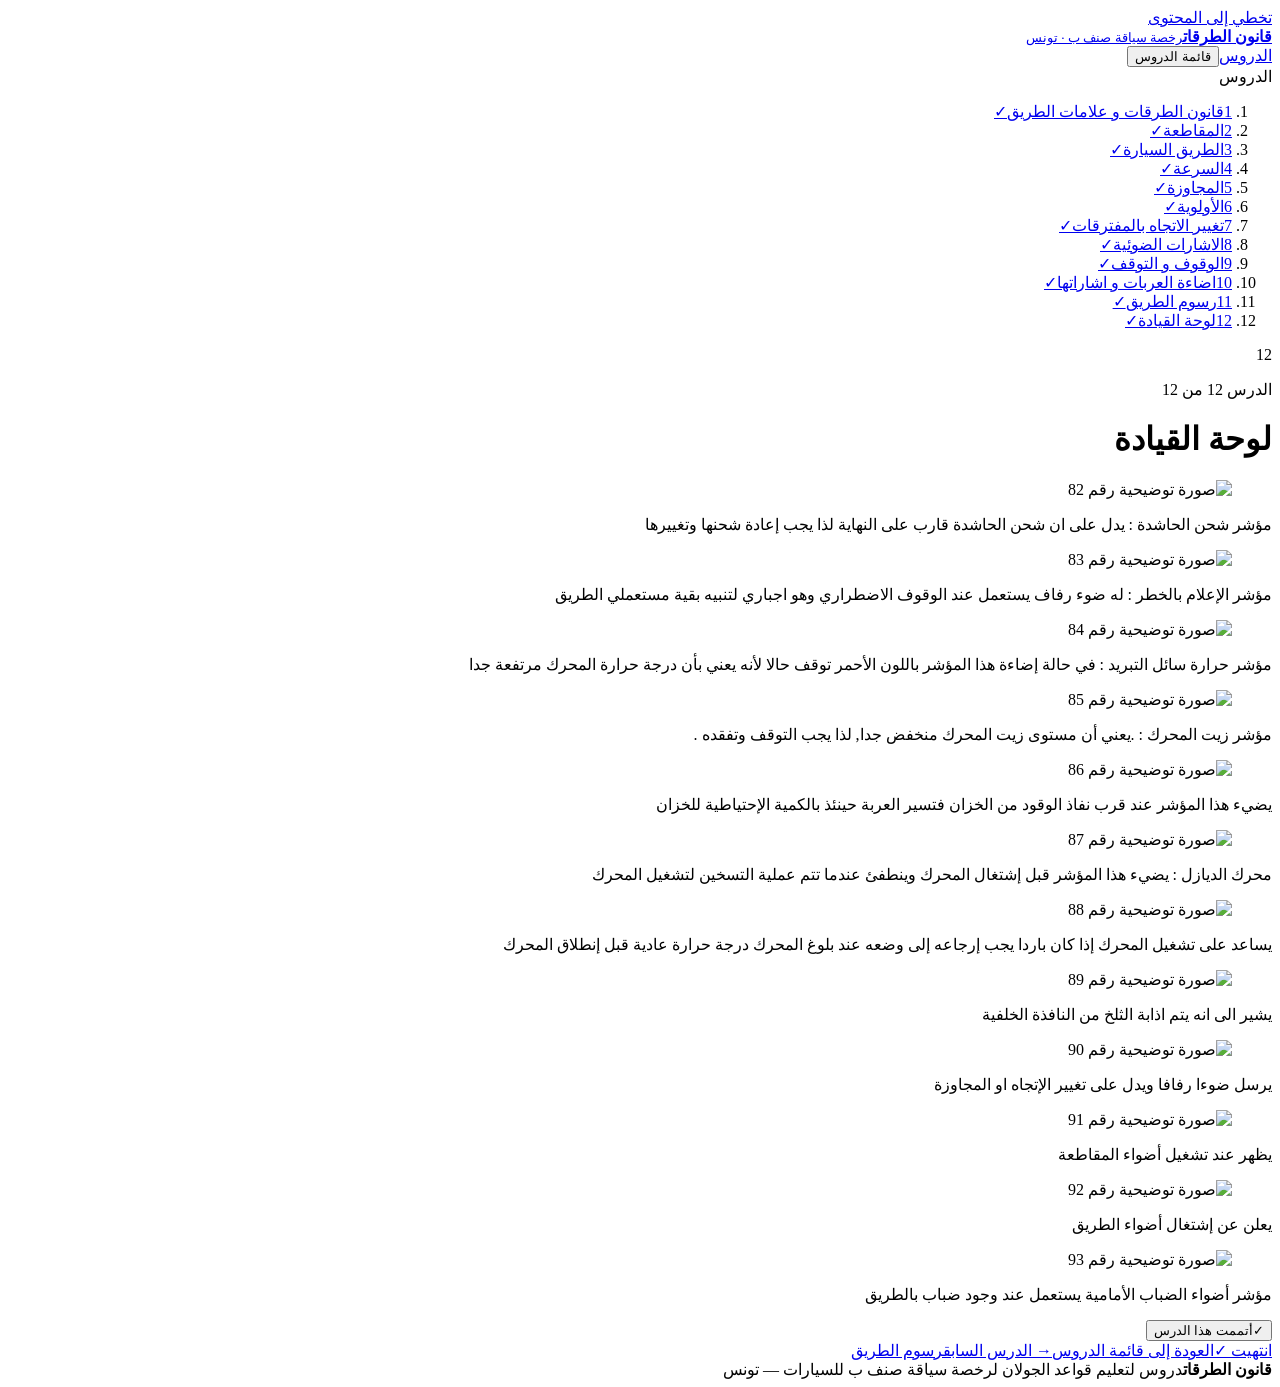
==== lesson-12.html @ 48ce4eae "Add files via upload" ====
<!doctype html>
<html lang="ar" dir="rtl">
<head>
<meta charset="utf-8">
<meta name="viewport" content="width=device-width, initial-scale=1">
<title>لوحة القيادة — قانون الطرقات · تونس</title>
<meta name="description" content="الدرس 12 من 12: لوحة القيادة — دروس قانون الطرقات وقواعد الجولان في تونس لرخصة سياقة صنف ب.">
<link rel="preconnect" href="https://fonts.googleapis.com"><link rel="preconnect" href="https://fonts.gstatic.com" crossorigin><link href="https://fonts.googleapis.com/css2?family=Cairo:wght@400;500;600;700;800&display=swap" rel="stylesheet">
<link rel="stylesheet" href="css/style.css">
</head>
<body class="lesson-page" data-lesson="12" data-total="12">
<a class="skip" href="#content">تخطي إلى المحتوى</a>
<header class="topbar"><div class="topbar-in"><a class="brand" href="index.html"><span class="brand-sign" aria-hidden="true"></span><span class="brand-text"><strong>قانون الطرقات</strong><small>رخصة سياقة صنف ب · تونس</small></span></a><nav class="topnav" aria-label="التنقل الرئيسي"><a href="index.html#lessons">الدروس</a><button class="menu-btn" type="button" aria-expanded="false" aria-controls="drawer"><span class="menu-ico" aria-hidden="true"></span><span>قائمة الدروس</span></button></nav></div><div class="progress" aria-hidden="true"><i id="bar"></i></div></header>
<div class="shell">
  <aside class="sidebar" aria-label="قائمة الدروس">
    <div class="side-head">الدروس</div>
    <ol class="side-list"><li><a class="side-link" href="lesson-01.html" data-lesson="1"><span class="side-no">1</span><span class="side-title">قانون الطرقات و علامات الطريق</span><span class="side-done" aria-hidden="true">✓</span></a></li><li><a class="side-link" href="lesson-02.html" data-lesson="2"><span class="side-no">2</span><span class="side-title">المقاطعة</span><span class="side-done" aria-hidden="true">✓</span></a></li><li><a class="side-link" href="lesson-03.html" data-lesson="3"><span class="side-no">3</span><span class="side-title">الطريق السيارة</span><span class="side-done" aria-hidden="true">✓</span></a></li><li><a class="side-link" href="lesson-04.html" data-lesson="4"><span class="side-no">4</span><span class="side-title">السرعة</span><span class="side-done" aria-hidden="true">✓</span></a></li><li><a class="side-link" href="lesson-05.html" data-lesson="5"><span class="side-no">5</span><span class="side-title">المجاوزة</span><span class="side-done" aria-hidden="true">✓</span></a></li><li><a class="side-link" href="lesson-06.html" data-lesson="6"><span class="side-no">6</span><span class="side-title">الأولوية</span><span class="side-done" aria-hidden="true">✓</span></a></li><li><a class="side-link" href="lesson-07.html" data-lesson="7"><span class="side-no">7</span><span class="side-title">تغيير الاتجاه بالمفترقات</span><span class="side-done" aria-hidden="true">✓</span></a></li><li><a class="side-link" href="lesson-08.html" data-lesson="8"><span class="side-no">8</span><span class="side-title">الاشارات الضوئية</span><span class="side-done" aria-hidden="true">✓</span></a></li><li><a class="side-link" href="lesson-09.html" data-lesson="9"><span class="side-no">9</span><span class="side-title">الوقوف و التوقف</span><span class="side-done" aria-hidden="true">✓</span></a></li><li><a class="side-link" href="lesson-10.html" data-lesson="10"><span class="side-no">10</span><span class="side-title">اضاءة العربات و اشاراتها</span><span class="side-done" aria-hidden="true">✓</span></a></li><li><a class="side-link" href="lesson-11.html" data-lesson="11"><span class="side-no">11</span><span class="side-title">رسوم الطريق</span><span class="side-done" aria-hidden="true">✓</span></a></li><li><a class="side-link is-current" href="lesson-12.html" data-lesson="12" aria-current="page"><span class="side-no">12</span><span class="side-title">لوحة القيادة</span><span class="side-done" aria-hidden="true">✓</span></a></li></ol>
  </aside>
  <main id="content" class="main">
    <div class="lesson-head">
      <div class="roundel" aria-hidden="true"><span>12</span></div>
      <div>
        <p class="eyebrow">الدرس 12 من 12</p>
        <h1>لوحة القيادة</h1>
      </div>
    </div>
    <div class="roadline" aria-hidden="true"></div>
    <article class="article">
<div class="para"><div class="figs"><figure class="fig"><img src="images/image81.gif" width="60" height="41" loading="lazy" decoding="async" alt="صورة توضيحية رقم 82"></figure></div></div>
<div class="para"><p class="ln">مؤشر شحن الحاشدة : يدل على ان شحن الحاشدة قارب على النهاية لذا يجب إعادة شحنها وتغييرها</p></div>
<div class="para"><div class="figs"><figure class="fig"><img src="images/image82.gif" width="60" height="41" loading="lazy" decoding="async" alt="صورة توضيحية رقم 83"></figure></div></div>
<div class="para"><p class="ln">مؤشر الإعلام بالخطر : له ضوء رفاف يستعمل عند الوقوف الاضطراري وهو اجباري لتنبيه بقية مستعملي الطريق</p></div>
<div class="para"><div class="figs"><figure class="fig"><img src="images/image83.gif" width="60" height="41" loading="lazy" decoding="async" alt="صورة توضيحية رقم 84"></figure></div></div>
<div class="para"><p class="ln">مؤشر حرارة سائل التبريد : في حالة إضاءة هذا المؤشر باللون الأحمر توقف حالا لأنه يعني بأن درجة حرارة المحرك مرتفعة جدا</p></div>
<div class="para"><div class="iconrow"><div class="figs"><figure class="fig"><img src="images/image84.gif" width="60" height="41" loading="lazy" decoding="async" alt="صورة توضيحية رقم 85"></figure></div><p class="ln">مؤشر زيت المحرك : .يعني أن مستوى زيت المحرك منخفض جدا, لذا يجب التوقف وتفقده .</p></div></div>
<div class="para"><div class="figs"><figure class="fig"><img src="images/image85.gif" width="60" height="41" loading="lazy" decoding="async" alt="صورة توضيحية رقم 86"></figure></div></div>
<div class="para"><p class="ln">يضيء هذا المؤشر عند قرب نفاذ الوقود من الخزان فتسير العربة حينئذ بالكمية الإحتياطية للخزان</p></div>
<div class="para"><div class="figs"><figure class="fig"><img src="images/image86.gif" width="60" height="41" loading="lazy" decoding="async" alt="صورة توضيحية رقم 87"></figure></div></div>
<div class="para"><p class="ln">محرك الديازل : يضيء هذا المؤشر قبل إشتغال المحرك وينطفئ عندما تتم عملية التسخين لتشغيل المحرك</p></div>
<div class="para"><div class="figs"><figure class="fig"><img src="images/image87.gif" width="60" height="41" loading="lazy" decoding="async" alt="صورة توضيحية رقم 88"></figure></div></div>
<div class="para"><p class="ln">يساعد على تشغيل المحرك إذا كان باردا يجب إرجاعه إلى وضعه عند بلوغ المحرك درجة حرارة عادية قبل إنطلاق المحرك</p></div>
<div class="para"><div class="figs"><figure class="fig"><img src="images/image88.gif" width="60" height="41" loading="lazy" decoding="async" alt="صورة توضيحية رقم 89"></figure></div></div>
<div class="para"><p class="ln">يشير الى انه يتم اذابة الثلخ من النافذة الخلفية</p></div>
<div class="para"><div class="figs"><figure class="fig"><img src="images/image89.gif" width="60" height="41" loading="lazy" decoding="async" alt="صورة توضيحية رقم 90"></figure></div></div>
<div class="para"><p class="ln">يرسل ضوءا رفافا ويدل على تغيير الإتجاه او المجاوزة</p></div>
<div class="para"><div class="figs"><figure class="fig"><img src="images/image90.gif" width="60" height="41" loading="lazy" decoding="async" alt="صورة توضيحية رقم 91"></figure></div></div>
<div class="para"><p class="ln">يظهر عند تشغيل أضواء المقاطعة</p></div>
<div class="para"><div class="figs"><figure class="fig"><img src="images/image91.gif" width="60" height="41" loading="lazy" decoding="async" alt="صورة توضيحية رقم 92"></figure></div></div>
<div class="para"><p class="ln">يعلن عن إشتغال أضواء الطريق</p></div>
<div class="para"><div class="iconrow"><div class="figs"><figure class="fig"><img src="images/image92.gif" width="60" height="41" loading="lazy" decoding="async" alt="صورة توضيحية رقم 93"></figure></div><p class="ln">مؤشر أضواء الضباب الأمامية يستعمل عند وجود ضباب بالطريق</p></div></div>
    </article>
    <div class="done-wrap">
      <button type="button" class="done-btn" id="doneBtn" aria-pressed="false"><span class="done-ico" aria-hidden="true">✓</span><span class="done-txt">أتممت هذا الدرس</span></button>
    </div>
    <nav class="pn-wrap" aria-label="التنقل بين الدروس"><a class="pn next" href="index.html#lessons"><span class="pn-dir">انتهيت ✓</span><span class="pn-title">العودة إلى قائمة الدروس</span></a><a class="pn prev" href="lesson-11.html"><span class="pn-dir">→ الدرس السابق</span><span class="pn-title">رسوم الطريق</span></a></nav>
  </main>
</div>
<div class="drawer" id="drawer" hidden><div class="drawer-scrim" data-close></div><aside class="drawer-panel" role="dialog" aria-label="قائمة الدروس"><div class="drawer-head"><strong>الدروس</strong><button type="button" class="drawer-x" data-close aria-label="إغلاق">✕</button></div><ol class="side-list"><li><a class="side-link" href="lesson-01.html" data-lesson="1"><span class="side-no">1</span><span class="side-title">قانون الطرقات و علامات الطريق</span><span class="side-done" aria-hidden="true">✓</span></a></li><li><a class="side-link" href="lesson-02.html" data-lesson="2"><span class="side-no">2</span><span class="side-title">المقاطعة</span><span class="side-done" aria-hidden="true">✓</span></a></li><li><a class="side-link" href="lesson-03.html" data-lesson="3"><span class="side-no">3</span><span class="side-title">الطريق السيارة</span><span class="side-done" aria-hidden="true">✓</span></a></li><li><a class="side-link" href="lesson-04.html" data-lesson="4"><span class="side-no">4</span><span class="side-title">السرعة</span><span class="side-done" aria-hidden="true">✓</span></a></li><li><a class="side-link" href="lesson-05.html" data-lesson="5"><span class="side-no">5</span><span class="side-title">المجاوزة</span><span class="side-done" aria-hidden="true">✓</span></a></li><li><a class="side-link" href="lesson-06.html" data-lesson="6"><span class="side-no">6</span><span class="side-title">الأولوية</span><span class="side-done" aria-hidden="true">✓</span></a></li><li><a class="side-link" href="lesson-07.html" data-lesson="7"><span class="side-no">7</span><span class="side-title">تغيير الاتجاه بالمفترقات</span><span class="side-done" aria-hidden="true">✓</span></a></li><li><a class="side-link" href="lesson-08.html" data-lesson="8"><span class="side-no">8</span><span class="side-title">الاشارات الضوئية</span><span class="side-done" aria-hidden="true">✓</span></a></li><li><a class="side-link" href="lesson-09.html" data-lesson="9"><span class="side-no">9</span><span class="side-title">الوقوف و التوقف</span><span class="side-done" aria-hidden="true">✓</span></a></li><li><a class="side-link" href="lesson-10.html" data-lesson="10"><span class="side-no">10</span><span class="side-title">اضاءة العربات و اشاراتها</span><span class="side-done" aria-hidden="true">✓</span></a></li><li><a class="side-link" href="lesson-11.html" data-lesson="11"><span class="side-no">11</span><span class="side-title">رسوم الطريق</span><span class="side-done" aria-hidden="true">✓</span></a></li><li><a class="side-link" href="lesson-12.html" data-lesson="12"><span class="side-no">12</span><span class="side-title">لوحة القيادة</span><span class="side-done" aria-hidden="true">✓</span></a></li></ol></aside></div>
<div class="lightbox" id="lightbox" hidden role="dialog" aria-label="عرض الصورة"><button type="button" class="lb-x" aria-label="إغلاق">✕</button><img alt=""></div>
<footer class="foot"><div class="foot-in"><strong>قانون الطرقات</strong><span>دروس لتعليم قواعد الجولان لرخصة سياقة صنف ب للسيارات — تونس</span></div></footer>
<script src="js/app.js"></script>
</body>
</html>
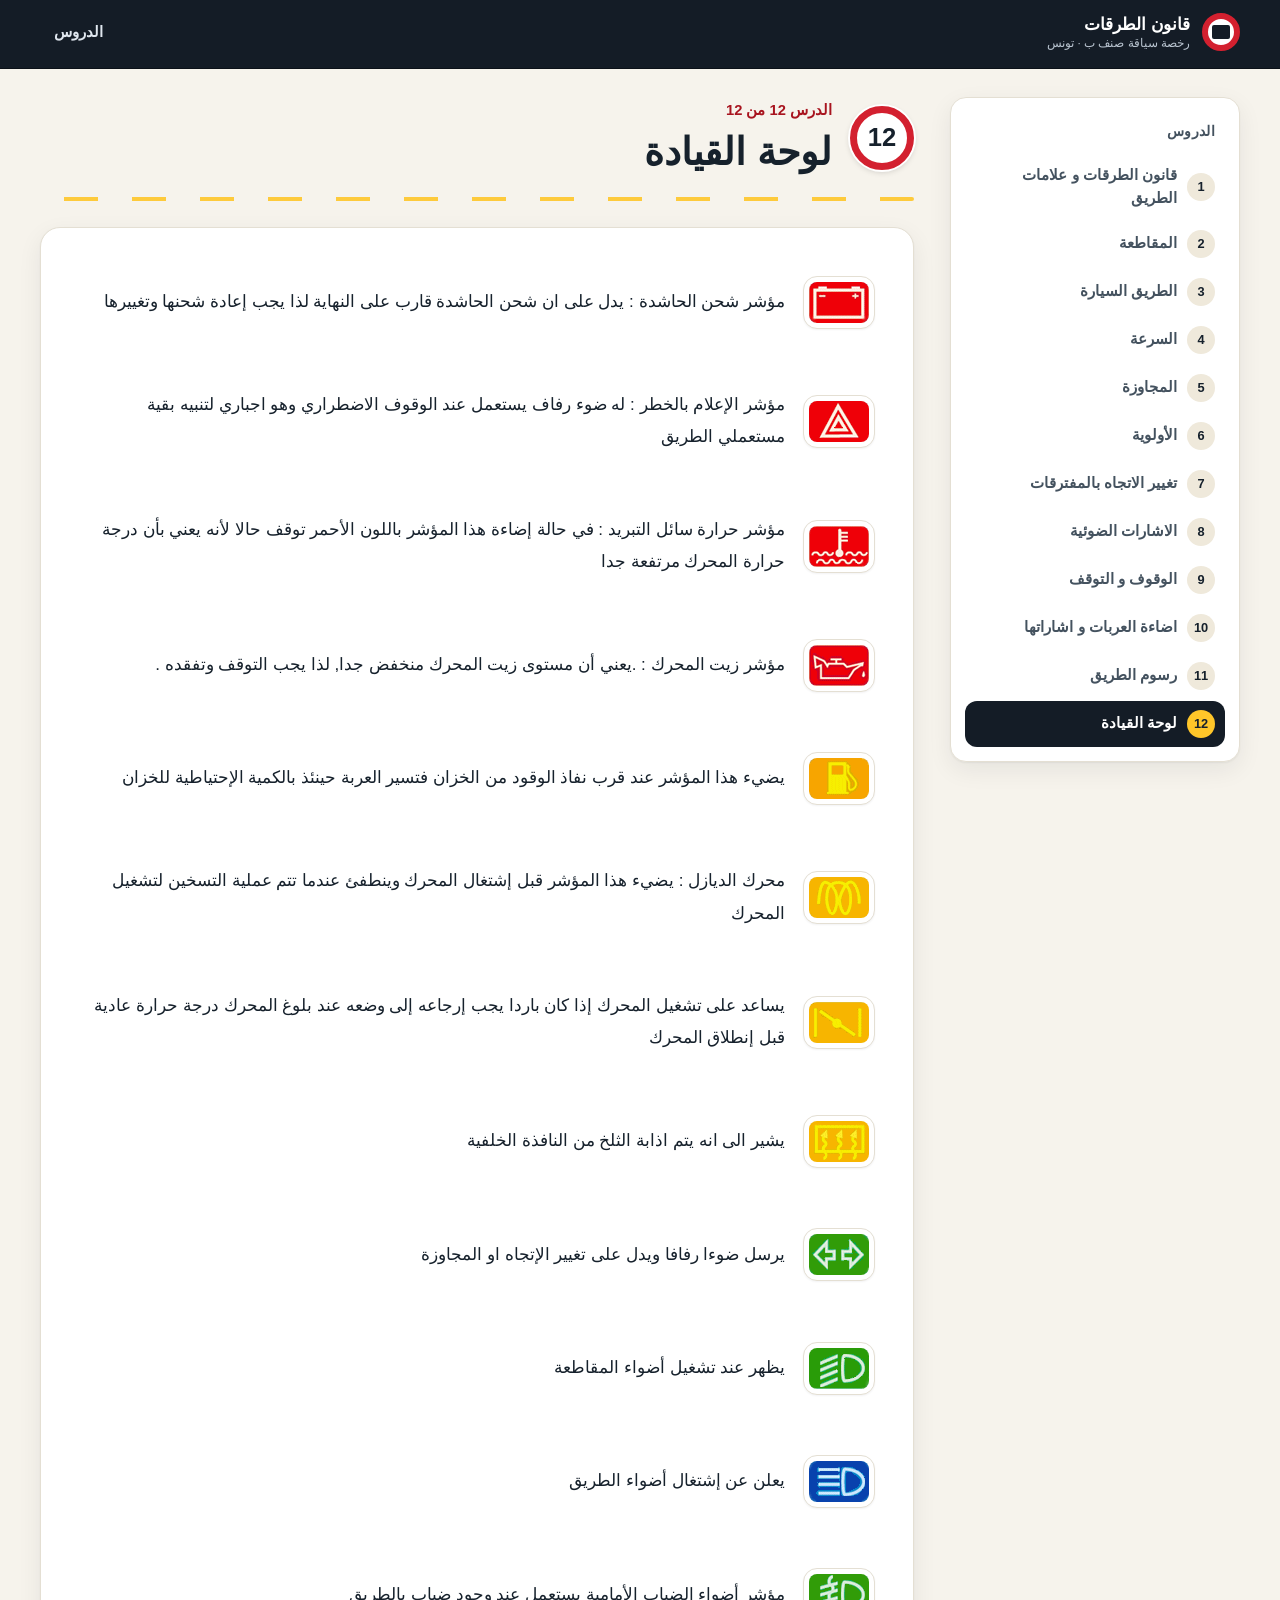
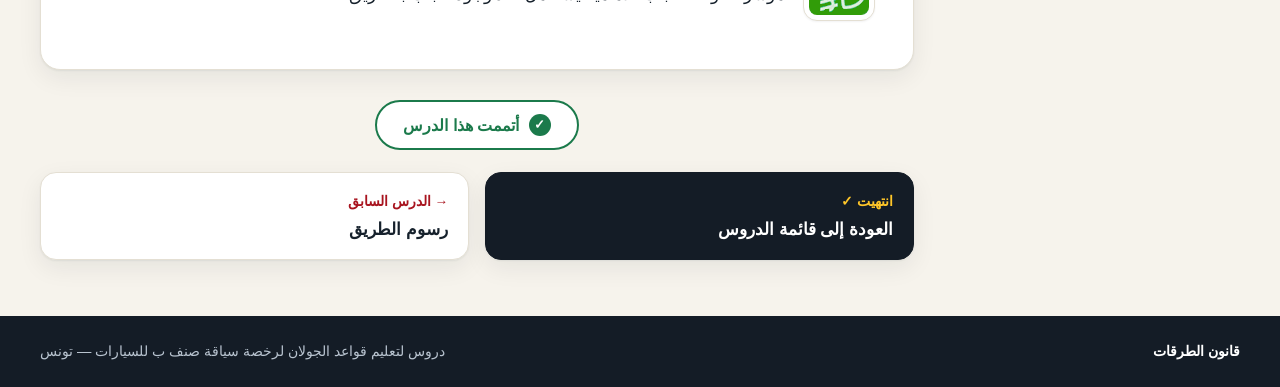
==== commit 4db1cdd9: "Add files via upload" ====
--- a/lesson-12.html
+++ b/lesson-12.html
@@ -26,28 +26,18 @@
     </div>
     <div class="roadline" aria-hidden="true"></div>
     <article class="article">
-<div class="para"><div class="figs"><figure class="fig"><img src="images/image81.gif" width="60" height="41" loading="lazy" decoding="async" alt="صورة توضيحية رقم 82"></figure></div></div>
-<div class="para"><p class="ln">مؤشر شحن الحاشدة : يدل على ان شحن الحاشدة قارب على النهاية لذا يجب إعادة شحنها وتغييرها</p></div>
-<div class="para"><div class="figs"><figure class="fig"><img src="images/image82.gif" width="60" height="41" loading="lazy" decoding="async" alt="صورة توضيحية رقم 83"></figure></div></div>
-<div class="para"><p class="ln">مؤشر الإعلام بالخطر : له ضوء رفاف يستعمل عند الوقوف الاضطراري وهو اجباري لتنبيه بقية مستعملي الطريق</p></div>
-<div class="para"><div class="figs"><figure class="fig"><img src="images/image83.gif" width="60" height="41" loading="lazy" decoding="async" alt="صورة توضيحية رقم 84"></figure></div></div>
-<div class="para"><p class="ln">مؤشر حرارة سائل التبريد : في حالة إضاءة هذا المؤشر باللون الأحمر توقف حالا لأنه يعني بأن درجة حرارة المحرك مرتفعة جدا</p></div>
-<div class="para"><div class="iconrow"><div class="figs"><figure class="fig"><img src="images/image84.gif" width="60" height="41" loading="lazy" decoding="async" alt="صورة توضيحية رقم 85"></figure></div><p class="ln">مؤشر زيت المحرك : .يعني أن مستوى زيت المحرك منخفض جدا, لذا يجب التوقف وتفقده .</p></div></div>
-<div class="para"><div class="figs"><figure class="fig"><img src="images/image85.gif" width="60" height="41" loading="lazy" decoding="async" alt="صورة توضيحية رقم 86"></figure></div></div>
-<div class="para"><p class="ln">يضيء هذا المؤشر عند قرب نفاذ الوقود من الخزان فتسير العربة حينئذ بالكمية الإحتياطية للخزان</p></div>
-<div class="para"><div class="figs"><figure class="fig"><img src="images/image86.gif" width="60" height="41" loading="lazy" decoding="async" alt="صورة توضيحية رقم 87"></figure></div></div>
-<div class="para"><p class="ln">محرك الديازل : يضيء هذا المؤشر قبل إشتغال المحرك وينطفئ عندما تتم عملية التسخين لتشغيل المحرك</p></div>
-<div class="para"><div class="figs"><figure class="fig"><img src="images/image87.gif" width="60" height="41" loading="lazy" decoding="async" alt="صورة توضيحية رقم 88"></figure></div></div>
-<div class="para"><p class="ln">يساعد على تشغيل المحرك إذا كان باردا يجب إرجاعه إلى وضعه عند بلوغ المحرك درجة حرارة عادية قبل إنطلاق المحرك</p></div>
-<div class="para"><div class="figs"><figure class="fig"><img src="images/image88.gif" width="60" height="41" loading="lazy" decoding="async" alt="صورة توضيحية رقم 89"></figure></div></div>
-<div class="para"><p class="ln">يشير الى انه يتم اذابة الثلخ من النافذة الخلفية</p></div>
-<div class="para"><div class="figs"><figure class="fig"><img src="images/image89.gif" width="60" height="41" loading="lazy" decoding="async" alt="صورة توضيحية رقم 90"></figure></div></div>
-<div class="para"><p class="ln">يرسل ضوءا رفافا ويدل على تغيير الإتجاه او المجاوزة</p></div>
-<div class="para"><div class="figs"><figure class="fig"><img src="images/image90.gif" width="60" height="41" loading="lazy" decoding="async" alt="صورة توضيحية رقم 91"></figure></div></div>
-<div class="para"><p class="ln">يظهر عند تشغيل أضواء المقاطعة</p></div>
-<div class="para"><div class="figs"><figure class="fig"><img src="images/image91.gif" width="60" height="41" loading="lazy" decoding="async" alt="صورة توضيحية رقم 92"></figure></div></div>
-<div class="para"><p class="ln">يعلن عن إشتغال أضواء الطريق</p></div>
-<div class="para"><div class="iconrow"><div class="figs"><figure class="fig"><img src="images/image92.gif" width="60" height="41" loading="lazy" decoding="async" alt="صورة توضيحية رقم 93"></figure></div><p class="ln">مؤشر أضواء الضباب الأمامية يستعمل عند وجود ضباب بالطريق</p></div></div>
+        <div class="para"><div class="iconrow"><div class="figs"><figure class="fig"><img src="images/image81.gif" width="60" height="41" loading="lazy" decoding="async" alt="صورة توضيحية رقم 81"></figure></div><p class="ln">مؤشر شحن الحاشدة : يدل على ان شحن الحاشدة قارب على النهاية لذا يجب إعادة شحنها وتغييرها</p></div></div><br>
+        <div class="para"><div class="iconrow"><div class="figs"><figure class="fig"><img src="images/image82.gif" width="60" height="41" loading="lazy" decoding="async" alt="صورة توضيحية رقم 82"></figure></div><p class="ln">مؤشر الإعلام بالخطر : له ضوء رفاف يستعمل عند الوقوف الاضطراري وهو اجباري لتنبيه بقية مستعملي الطريق</p></div></div><br>
+        <div class="para"><div class="iconrow"><div class="figs"><figure class="fig"><img src="images/image83.gif" width="60" height="41" loading="lazy" decoding="async" alt="صورة توضيحية رقم 83"></figure></div><p class="ln">مؤشر حرارة سائل التبريد : في حالة إضاءة هذا المؤشر باللون الأحمر توقف حالا لأنه يعني بأن درجة حرارة المحرك مرتفعة جدا</p></div></div><br>
+        <div class="para"><div class="iconrow"><div class="figs"><figure class="fig"><img src="images/image84.gif" width="60" height="41" loading="lazy" decoding="async" alt="صورة توضيحية رقم 84"></figure></div><p class="ln">مؤشر زيت المحرك : .يعني أن مستوى زيت المحرك منخفض جدا, لذا يجب التوقف وتفقده .</p></div></div><br>
+        <div class="para"><div class="iconrow"><div class="figs"><figure class="fig"><img src="images/image85.gif" width="60" height="41" loading="lazy" decoding="async" alt="صورة توضيحية رقم 85"></figure></div><p class="ln">يضيء هذا المؤشر عند قرب نفاذ الوقود من الخزان فتسير العربة حينئذ بالكمية الإحتياطية للخزان</p></div></div><br>
+        <div class="para"><div class="iconrow"><div class="figs"><figure class="fig"><img src="images/image86.gif" width="60" height="41" loading="lazy" decoding="async" alt="صورة توضيحية رقم 86"></figure></div><p class="ln">محرك الديازل : يضيء هذا المؤشر قبل إشتغال المحرك وينطفئ عندما تتم عملية التسخين لتشغيل المحرك</p></div></div><br>
+        <div class="para"><div class="iconrow"><div class="figs"><figure class="fig"><img src="images/image87.gif" width="60" height="41" loading="lazy" decoding="async" alt="صورة توضيحية رقم 87"></figure></div><p class="ln">يساعد على تشغيل المحرك إذا كان باردا يجب إرجاعه إلى وضعه عند بلوغ المحرك درجة حرارة عادية قبل إنطلاق المحرك</p></div></div><br>
+        <div class="para"><div class="iconrow"><div class="figs"><figure class="fig"><img src="images/image88.gif" width="60" height="41" loading="lazy" decoding="async" alt="صورة توضيحية رقم 88"></figure></div><p class="ln">يشير الى انه يتم اذابة الثلخ من النافذة الخلفية</p></div></div><br>
+        <div class="para"><div class="iconrow"><div class="figs"><figure class="fig"><img src="images/image89.gif" width="60" height="41" loading="lazy" decoding="async" alt="صورة توضيحية رقم 89"></figure></div><p class="ln">يرسل ضوءا رفافا ويدل على تغيير الإتجاه او المجاوزة</p></div></div><br>
+        <div class="para"><div class="iconrow"><div class="figs"><figure class="fig"><img src="images/image90.gif" width="60" height="41" loading="lazy" decoding="async" alt="صورة توضيحية رقم 90"></figure></div><p class="ln">يظهر عند تشغيل أضواء المقاطعة</p></div></div><br>
+        <div class="para"><div class="iconrow"><div class="figs"><figure class="fig"><img src="images/image91.gif" width="60" height="41" loading="lazy" decoding="async" alt="صورة توضيحية رقم 91"></figure></div><p class="ln">يعلن عن إشتغال أضواء الطريق</p></div></div><br>
+        <div class="para"><div class="iconrow"><div class="figs"><figure class="fig"><img src="images/image92.gif" width="60" height="41" loading="lazy" decoding="async" alt="صورة توضيحية رقم 92"></figure></div><p class="ln">مؤشر أضواء الضباب الأمامية يستعمل عند وجود ضباب بالطريق</p></div></div>
     </article>
     <div class="done-wrap">
       <button type="button" class="done-btn" id="doneBtn" aria-pressed="false"><span class="done-ico" aria-hidden="true">✓</span><span class="done-txt">أتممت هذا الدرس</span></button>
--- a/css/style.css
+++ b/css/style.css
@@ -0,0 +1,201 @@
+:root{
+  --ink:#16212c;
+  --ink-2:#44525f;
+  --muted:#6b7a88;
+  --paper:#f6f3ec;
+  --card:#ffffff;
+  --line:#e4dfd3;
+  --asphalt:#141c26;
+  --asphalt-2:#1e2935;
+  --red:#d3202f;
+  --red-dark:#a8141f;
+  --yellow:#ffc629;
+  --blue:#0f5bb5;
+  --green:#1b7a4b;
+  --radius:16px;
+  --shadow:0 1px 2px rgba(20,28,38,.06),0 8px 24px rgba(20,28,38,.07);
+  --font:"Cairo","Segoe UI",Tahoma,"Noto Naskh Arabic",Arial,sans-serif;
+}
+*{box-sizing:border-box}
+html{scroll-behavior:smooth;-webkit-text-size-adjust:100%}
+body{margin:0;background:var(--paper);color:var(--ink);font-family:var(--font);font-size:17px;line-height:1.9}
+img{max-width:100%;height:auto}
+a{color:inherit}
+:focus-visible{outline:3px solid var(--blue);outline-offset:2px;border-radius:6px}
+.skip{position:absolute;inset-inline-start:12px;top:-60px;background:var(--yellow);color:var(--ink);padding:8px 14px;border-radius:8px;z-index:100;font-weight:700;text-decoration:none}
+.skip:focus{top:10px}
+
+/* ---------- top bar ---------- */
+.topbar{position:sticky;top:0;z-index:40;background:var(--asphalt);color:#fff;border-bottom:1px solid #0b1118}
+.topbar-in{max-width:1240px;margin:0 auto;padding:10px 20px;display:flex;align-items:center;justify-content:space-between;gap:16px}
+.brand{display:flex;align-items:center;gap:12px;text-decoration:none}
+.brand-sign{width:38px;height:38px;border-radius:50%;background:#fff;border:6px solid var(--red);position:relative;flex:none}
+.brand-sign::after{content:"";position:absolute;inset:6px 4px;background:var(--asphalt);border-radius:2px;transform:rotate(0)}
+.brand-text{display:flex;flex-direction:column;line-height:1.25}
+.brand-text strong{font-size:1.05rem;font-weight:800}
+.brand-text small{font-size:.74rem;color:#b8c3cf;font-weight:500}
+.topnav{display:flex;align-items:center;gap:6px}
+.topnav a{color:#dfe6ee;text-decoration:none;padding:8px 14px;border-radius:999px;font-weight:600;font-size:.95rem}
+.topnav a:hover{background:var(--asphalt-2)}
+.menu-btn{display:none;align-items:center;gap:8px;background:var(--yellow);color:var(--ink);border:0;border-radius:999px;padding:8px 16px;font:700 .92rem var(--font);cursor:pointer}
+.menu-ico{width:16px;height:2px;background:currentColor;position:relative;display:inline-block;box-shadow:0 5px 0 currentColor,0 -5px 0 currentColor}
+.progress{height:3px;background:transparent}
+.progress i{display:block;height:100%;width:0;background:var(--yellow);transition:width .1s linear}
+.home-page .progress{display:none}
+
+/* ---------- hero ---------- */
+.hero{background:radial-gradient(1200px 500px at 85% -10%,#263546 0,transparent 60%),var(--asphalt);color:#fff;position:relative;overflow:hidden}
+.hero-in{max-width:1240px;margin:0 auto;padding:64px 20px 90px;display:grid;grid-template-columns:1.25fr .75fr;gap:40px;align-items:center}
+.hero-kicker{display:inline-block;margin:0 0 14px;padding:4px 14px;border:1px solid #3a4a5b;border-radius:999px;color:var(--yellow);font-weight:700;font-size:.9rem;letter-spacing:.2px}
+.hero h1{margin:0 0 18px;font-size:clamp(2rem,4.6vw,3.5rem);line-height:1.35;font-weight:800}
+.hero h1 em{font-style:normal;background:linear-gradient(transparent 62%,rgba(255,198,41,.55) 62%);padding:0 4px}
+.hero-lead{margin:0 0 28px;color:#c9d3de;font-size:1.12rem;max-width:44ch}
+.hero-cta{display:flex;flex-wrap:wrap;gap:12px;margin-bottom:34px}
+.btn{display:inline-flex;align-items:center;justify-content:center;padding:13px 26px;border-radius:999px;font-weight:700;text-decoration:none;font-size:1rem;transition:transform .15s,box-shadow .15s,background .15s}
+.btn.primary{background:var(--yellow);color:var(--ink);box-shadow:0 6px 18px rgba(255,198,41,.28)}
+.btn.primary:hover{transform:translateY(-2px);background:#ffd24d}
+.btn.ghost{border:2px solid #44566a;color:#fff}
+.btn.ghost:hover{background:var(--asphalt-2)}
+.stats{list-style:none;margin:0;padding:0;display:flex;gap:30px;flex-wrap:wrap}
+.stats li{display:flex;flex-direction:column;line-height:1.3}
+.stats strong{font-size:1.9rem;font-weight:800;color:#fff}
+.stats span{font-size:.86rem;color:#aab6c3}
+.hero-art{position:relative;height:340px}
+.sign{position:absolute;display:grid;place-items:center;filter:drop-shadow(0 14px 22px rgba(0,0,0,.35))}
+.sign i{display:block}
+.s-red{width:190px;height:190px;border-radius:50%;background:#fff;border:22px solid var(--red);inset-inline-start:8%;top:6px}
+.s-red i{width:96px;height:20px;background:var(--red);border-radius:3px;transform:rotate(-45deg)}
+.s-yellow{width:200px;height:176px;inset-inline-end:2%;top:120px;background:var(--red);clip-path:polygon(50% 0,100% 100%,0 100%)}
+.s-yellow::before{content:"";position:absolute;inset:0;background:var(--yellow);clip-path:polygon(50% 11%,91% 90%,9% 90%)}
+.s-yellow i{position:relative;width:12px;height:56px;background:var(--ink);border-radius:6px;margin-top:34px}
+.s-blue{width:128px;height:128px;border-radius:20px;background:var(--blue);border:5px solid #fff;inset-inline-start:30%;top:208px;transform:rotate(-6deg)}
+.s-blue i{width:0;height:0;border-inline:22px solid transparent;border-bottom:46px solid #fff;margin-bottom:6px}
+.hero-road{position:absolute;inset-inline:0;bottom:0;height:26px;background:#0e141b}
+.hero-road::before{content:"";position:absolute;inset-inline:0;top:11px;height:4px;background:repeating-linear-gradient(to left,var(--yellow) 0 38px,transparent 38px 76px)}
+
+/* ---------- lesson grid ---------- */
+.wrap{max-width:1240px;margin:0 auto;padding:0 20px}
+.lessons{padding:56px 0 72px}
+.sec-head{display:flex;align-items:baseline;justify-content:space-between;gap:16px;flex-wrap:wrap;margin-bottom:26px}
+.sec-head h2{margin:0;font-size:1.9rem;font-weight:800}
+.resume{margin:0;color:var(--ink-2);font-weight:600}
+.resume a{color:var(--red-dark)}
+.grid{display:grid;grid-template-columns:repeat(auto-fill,minmax(300px,1fr));gap:20px}
+.card{display:flex;gap:16px;align-items:flex-start;background:var(--card);border:1px solid var(--line);border-radius:var(--radius);padding:20px;text-decoration:none;box-shadow:var(--shadow);transition:transform .18s,box-shadow .18s,border-color .18s;position:relative}
+.card:hover{transform:translateY(-4px);border-color:#cfc7b4;box-shadow:0 2px 4px rgba(20,28,38,.06),0 16px 34px rgba(20,28,38,.12)}
+.card h3{margin:2px 0 6px;font-size:1.15rem;line-height:1.5;font-weight:800}
+.card-ex{margin:0 0 10px;color:var(--ink-2);font-size:.93rem;line-height:1.8;display:-webkit-box;-webkit-line-clamp:2;-webkit-box-orient:vertical;overflow:hidden}
+.card-meta{display:flex;justify-content:space-between;align-items:center;gap:10px;font-size:.84rem;color:var(--muted);font-weight:600}
+.card-done{display:none;color:var(--green);font-weight:800}
+.card.is-done .card-done{display:inline}
+.card.is-done{border-color:#b9dcc9}
+.roundel{flex:none;width:52px;height:52px;border-radius:50%;background:#fff;border:6px solid var(--red);display:grid;place-items:center;font-weight:800;font-size:1.25rem;color:var(--ink);box-shadow:0 0 0 2px #fff,0 2px 6px rgba(0,0,0,.18)}
+.card.is-done .roundel{border-color:var(--green)}
+
+/* ---------- lesson layout ---------- */
+.shell{max-width:1240px;margin:0 auto;padding:28px 20px 56px;display:grid;grid-template-columns:290px minmax(0,1fr);gap:36px;align-items:start}
+.sidebar{position:sticky;top:84px;background:var(--card);border:1px solid var(--line);border-radius:var(--radius);padding:14px;max-height:calc(100vh - 110px);overflow:auto;box-shadow:var(--shadow)}
+.side-head{font-weight:800;padding:6px 10px 10px;color:var(--ink-2);font-size:.9rem;letter-spacing:.3px}
+.side-list{list-style:none;margin:0;padding:0;display:flex;flex-direction:column;gap:2px}
+.side-link{display:flex;align-items:center;gap:10px;padding:9px 10px;border-radius:12px;text-decoration:none;font-size:.95rem;line-height:1.5;font-weight:600;color:var(--ink-2)}
+.side-link:hover{background:#f1ede2}
+.side-link.is-current{background:var(--asphalt);color:#fff}
+.side-no{flex:none;width:28px;height:28px;border-radius:50%;display:grid;place-items:center;font-size:.8rem;font-weight:800;background:#efe9db;color:var(--ink)}
+.is-current .side-no{background:var(--yellow);color:var(--ink)}
+.side-title{flex:1}
+.side-done{display:none;color:var(--green);font-weight:800}
+.is-current .side-done{color:#7fe0aa}
+.side-link.is-done .side-done{display:inline}
+
+.main{min-width:0}
+.lesson-head{display:flex;gap:18px;align-items:center;margin-bottom:12px}
+.lesson-head .roundel{width:64px;height:64px;font-size:1.6rem;border-width:7px}
+.eyebrow{margin:0;color:var(--red-dark);font-weight:700;font-size:.92rem}
+.lesson-head h1{margin:0;font-size:clamp(1.6rem,3.4vw,2.4rem);line-height:1.4;font-weight:800}
+.roadline{height:4px;margin:18px 0 26px;background:repeating-linear-gradient(to left,var(--yellow) 0 34px,transparent 34px 68px);border-radius:2px;opacity:.9}
+
+/* ---------- article ---------- */
+.article{background:var(--card);border:1px solid var(--line);border-radius:20px;padding:34px 38px;box-shadow:var(--shadow)}
+.article .para{margin:0 0 4px}
+.article .ln{margin:0 0 .55em}
+.article .ln.li{padding-inline-start:1.7em;text-indent:-1.7em}
+.article .mk{display:inline-block;min-width:1.7em;text-indent:0;color:var(--red-dark);font-weight:800}
+.article strong{font-weight:800;color:#0f1923}
+.article h3.sub{margin:34px 0 12px;padding-inline-start:14px;border-inline-start:6px solid var(--red);font-size:1.32rem;line-height:1.55;font-weight:800;color:var(--ink)}
+.article h4.sub{margin:22px 0 8px;font-size:1.08rem;font-weight:800;color:var(--blue)}
+.article > :first-child{margin-top:0}
+.rule{border:0;height:1px;background:linear-gradient(to left,transparent,var(--line) 12%,var(--line) 88%,transparent);margin:26px 0}
+.callout{margin:18px 0;padding:14px 20px 8px;background:#fff8e1;border:1px solid #f0d98a;border-inline-start:7px solid var(--yellow);border-radius:12px}
+.callout-label{display:inline-block;margin-bottom:6px;padding:0 12px;background:var(--yellow);color:var(--ink);border-radius:999px;font-weight:800;font-size:.92rem;line-height:1.7}
+.figs{display:flex;justify-content:center;align-items:center;flex-wrap:wrap;gap:20px 34px;margin:22px 0}
+.fig{margin:0;background:#fff;border:1px solid var(--line);border-radius:14px;padding:8px;box-shadow:0 1px 2px rgba(20,28,38,.05);line-height:0;max-width:100%;min-width:0;cursor:zoom-in;transition:box-shadow .15s,transform .15s}
+.fig:hover{box-shadow:0 8px 22px rgba(20,28,38,.14)}
+.fig img{display:block;border-radius:8px;max-width:100%;height:auto;margin-inline:auto}
+.figs.multi .fig{flex:0 1 auto}
+.iconrow{display:flex;align-items:center;gap:18px;margin:14px 0}
+.iconrow .figs{margin:0;flex:none}
+.iconrow .fig{padding:5px}
+.iconrow .ln{margin:0;flex:1}
+
+.done-wrap{display:flex;justify-content:center;margin:30px 0 8px}
+.done-btn{display:inline-flex;align-items:center;gap:10px;padding:12px 26px;border-radius:999px;border:2px solid var(--green);background:#fff;color:var(--green);font:800 1rem var(--font);cursor:pointer;transition:background .15s,color .15s}
+.done-btn:hover{background:#eaf6ef}
+.done-btn[aria-pressed="true"]{background:var(--green);color:#fff}
+.done-ico{display:grid;place-items:center;width:22px;height:22px;border-radius:50%;background:currentColor}
+.done-ico{color:inherit;position:relative}
+.done-ico::before{content:"✓";position:absolute;inset:0;display:grid;place-items:center;font-size:.8rem;color:#fff;line-height:1}
+.done-btn[aria-pressed="true"] .done-ico::before{color:var(--green)}
+.done-btn[aria-pressed="true"] .done-ico{background:#fff}
+
+.pn-wrap{display:grid;grid-template-columns:1fr 1fr;gap:16px;margin-top:22px}
+.pn{display:flex;flex-direction:column;gap:2px;padding:16px 20px;border-radius:var(--radius);background:var(--card);border:1px solid var(--line);text-decoration:none;box-shadow:var(--shadow);transition:transform .15s,border-color .15s}
+.pn:hover{transform:translateY(-2px);border-color:#c9c1ac}
+.pn-dir{font-size:.85rem;font-weight:700;color:var(--red-dark)}
+.pn-title{font-weight:800;line-height:1.5}
+.pn.next{text-align:start;background:var(--asphalt);border-color:var(--asphalt);color:#fff}
+.pn.next .pn-dir{color:var(--yellow)}
+.pn.prev{text-align:start}
+
+/* ---------- drawer & lightbox ---------- */
+.drawer[hidden],.lightbox[hidden]{display:none}
+.drawer{position:fixed;inset:0;z-index:60}
+.drawer-scrim{position:absolute;inset:0;background:rgba(10,16,24,.55)}
+.drawer-panel{position:absolute;top:0;bottom:0;inset-inline-start:0;width:min(88vw,360px);background:var(--card);padding:16px;overflow:auto;box-shadow:0 0 40px rgba(0,0,0,.35)}
+.drawer-head{display:flex;justify-content:space-between;align-items:center;margin-bottom:10px;font-size:1.1rem}
+.drawer-x,.lb-x{border:0;background:#efe9db;width:38px;height:38px;border-radius:50%;font-size:1rem;cursor:pointer;color:var(--ink)}
+.lightbox{position:fixed;inset:0;z-index:80;background:rgba(10,16,24,.88);display:grid;place-items:center;padding:24px;cursor:zoom-out}
+.lightbox img{max-width:min(96vw,1100px);max-height:88vh;background:#fff;border-radius:12px;padding:10px;min-width:min(60vw,320px);object-fit:contain}
+.lb-x{position:absolute;top:16px;inset-inline-start:16px;background:#fff}
+
+.foot{background:var(--asphalt);color:#b8c3cf;margin-top:0}
+.foot-in{max-width:1240px;margin:0 auto;padding:22px 20px;display:flex;gap:14px;flex-wrap:wrap;justify-content:space-between;font-size:.9rem}
+.foot-in strong{color:#fff}
+
+/* ---------- responsive ---------- */
+@media (max-width:1020px){
+  .shell{grid-template-columns:minmax(0,1fr)}
+  .sidebar{display:none}
+  .menu-btn{display:inline-flex}
+  .topnav a{display:none}
+  .hero-in{grid-template-columns:1fr;padding:44px 20px 80px}
+  .hero-art{display:none}
+}
+@media (max-width:640px){
+  body{font-size:16.5px}
+  .article{padding:22px 18px;border-radius:16px}
+  .lesson-head .roundel{width:54px;height:54px;font-size:1.35rem}
+  .pn-wrap{grid-template-columns:1fr}
+  .pn.next{order:-1}
+  .iconrow{gap:12px}
+  .figs{gap:14px}
+  .brand-text small{display:none}
+}
+@media (prefers-reduced-motion:reduce){
+  *{transition:none!important;scroll-behavior:auto!important}
+}
+@media print{
+  .topbar,.sidebar,.pn-wrap,.done-wrap,.foot,.drawer,.lightbox{display:none!important}
+  .shell{display:block;padding:0}
+  .article{border:0;box-shadow:none;padding:0}
+  body{background:#fff}
+}
